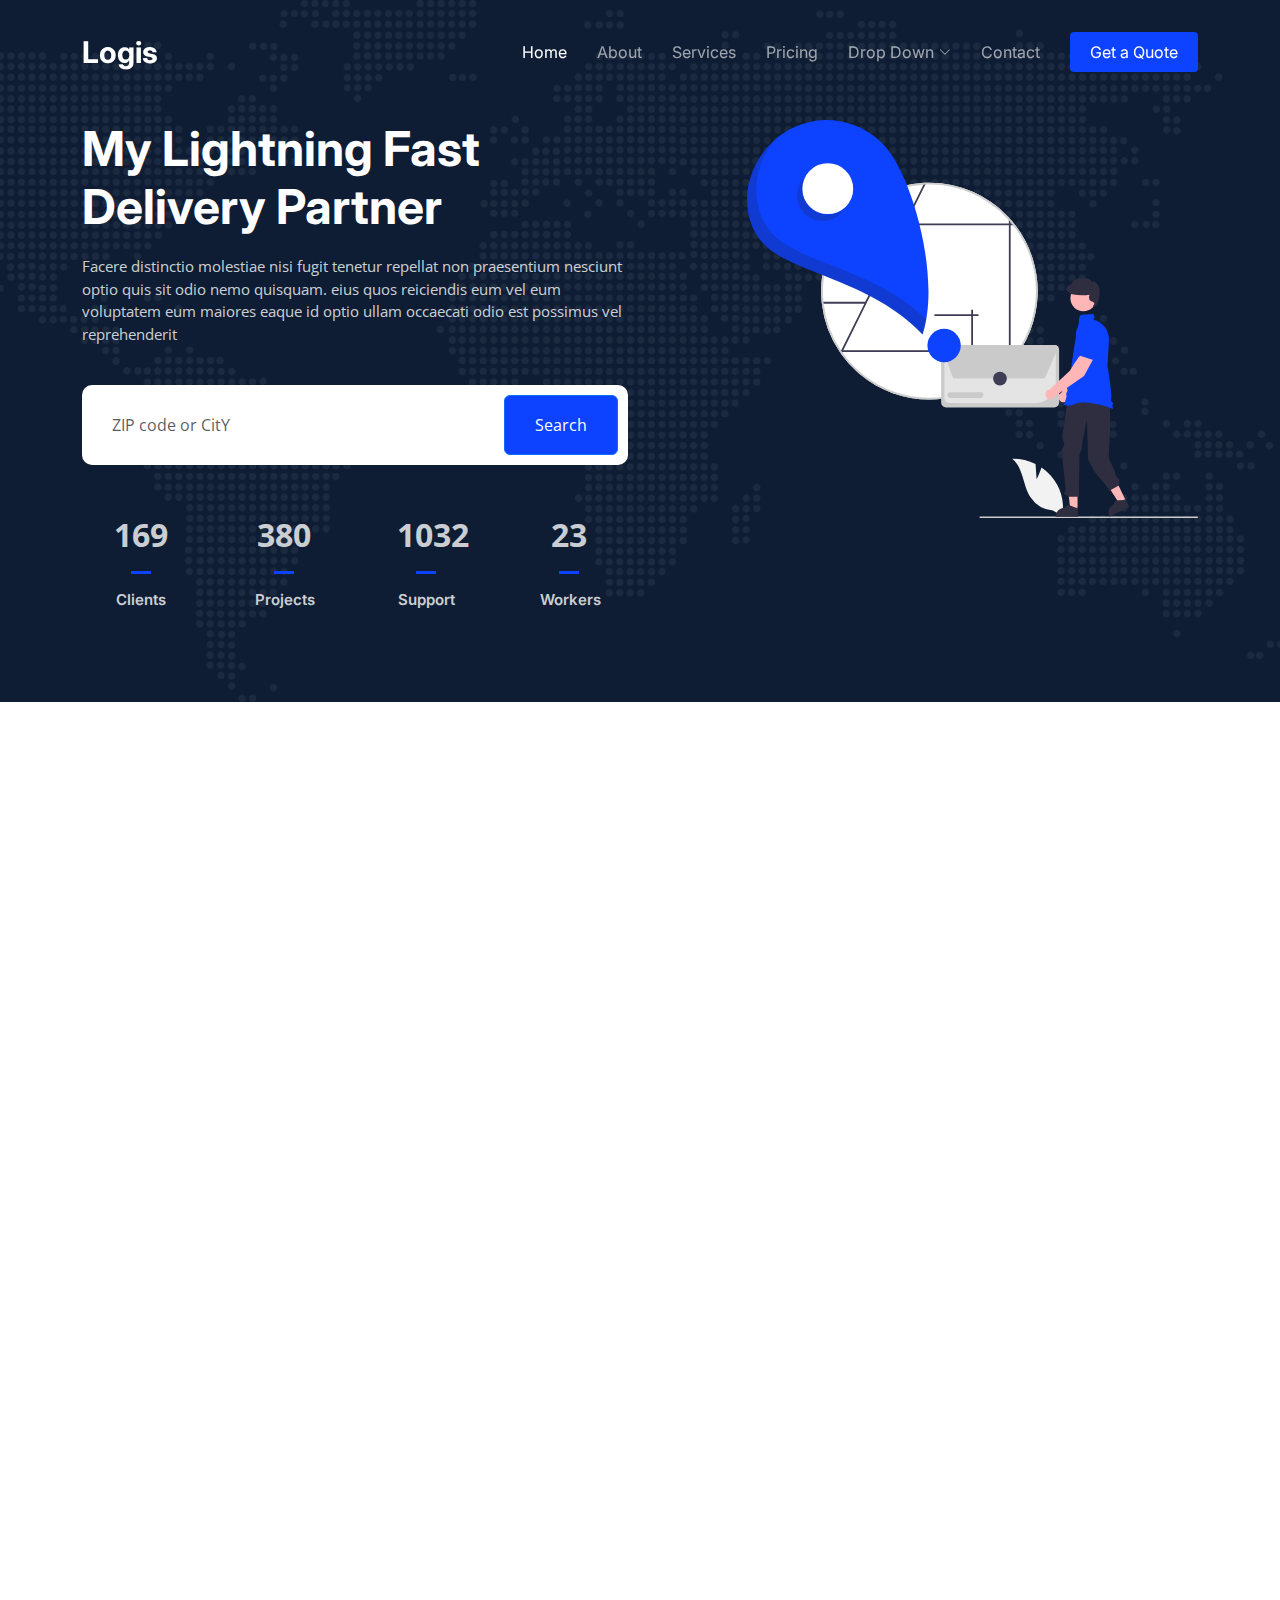
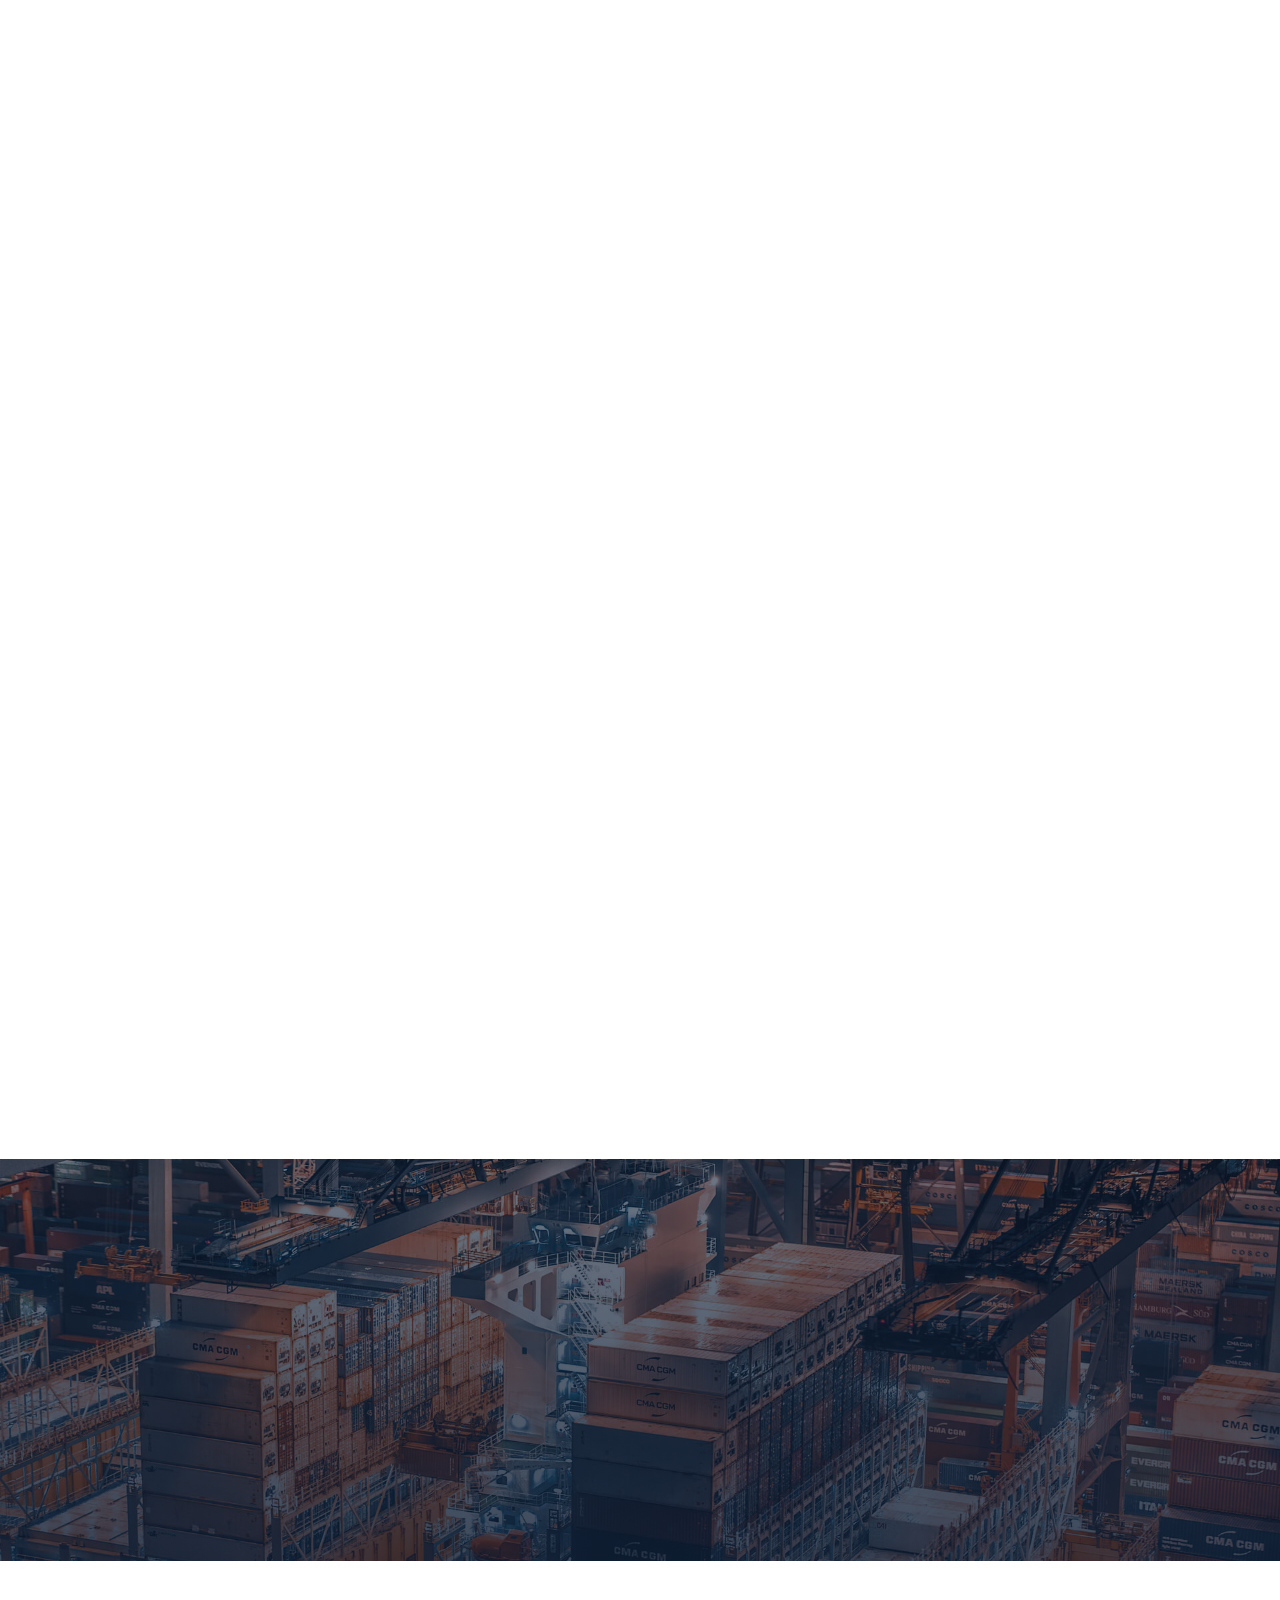
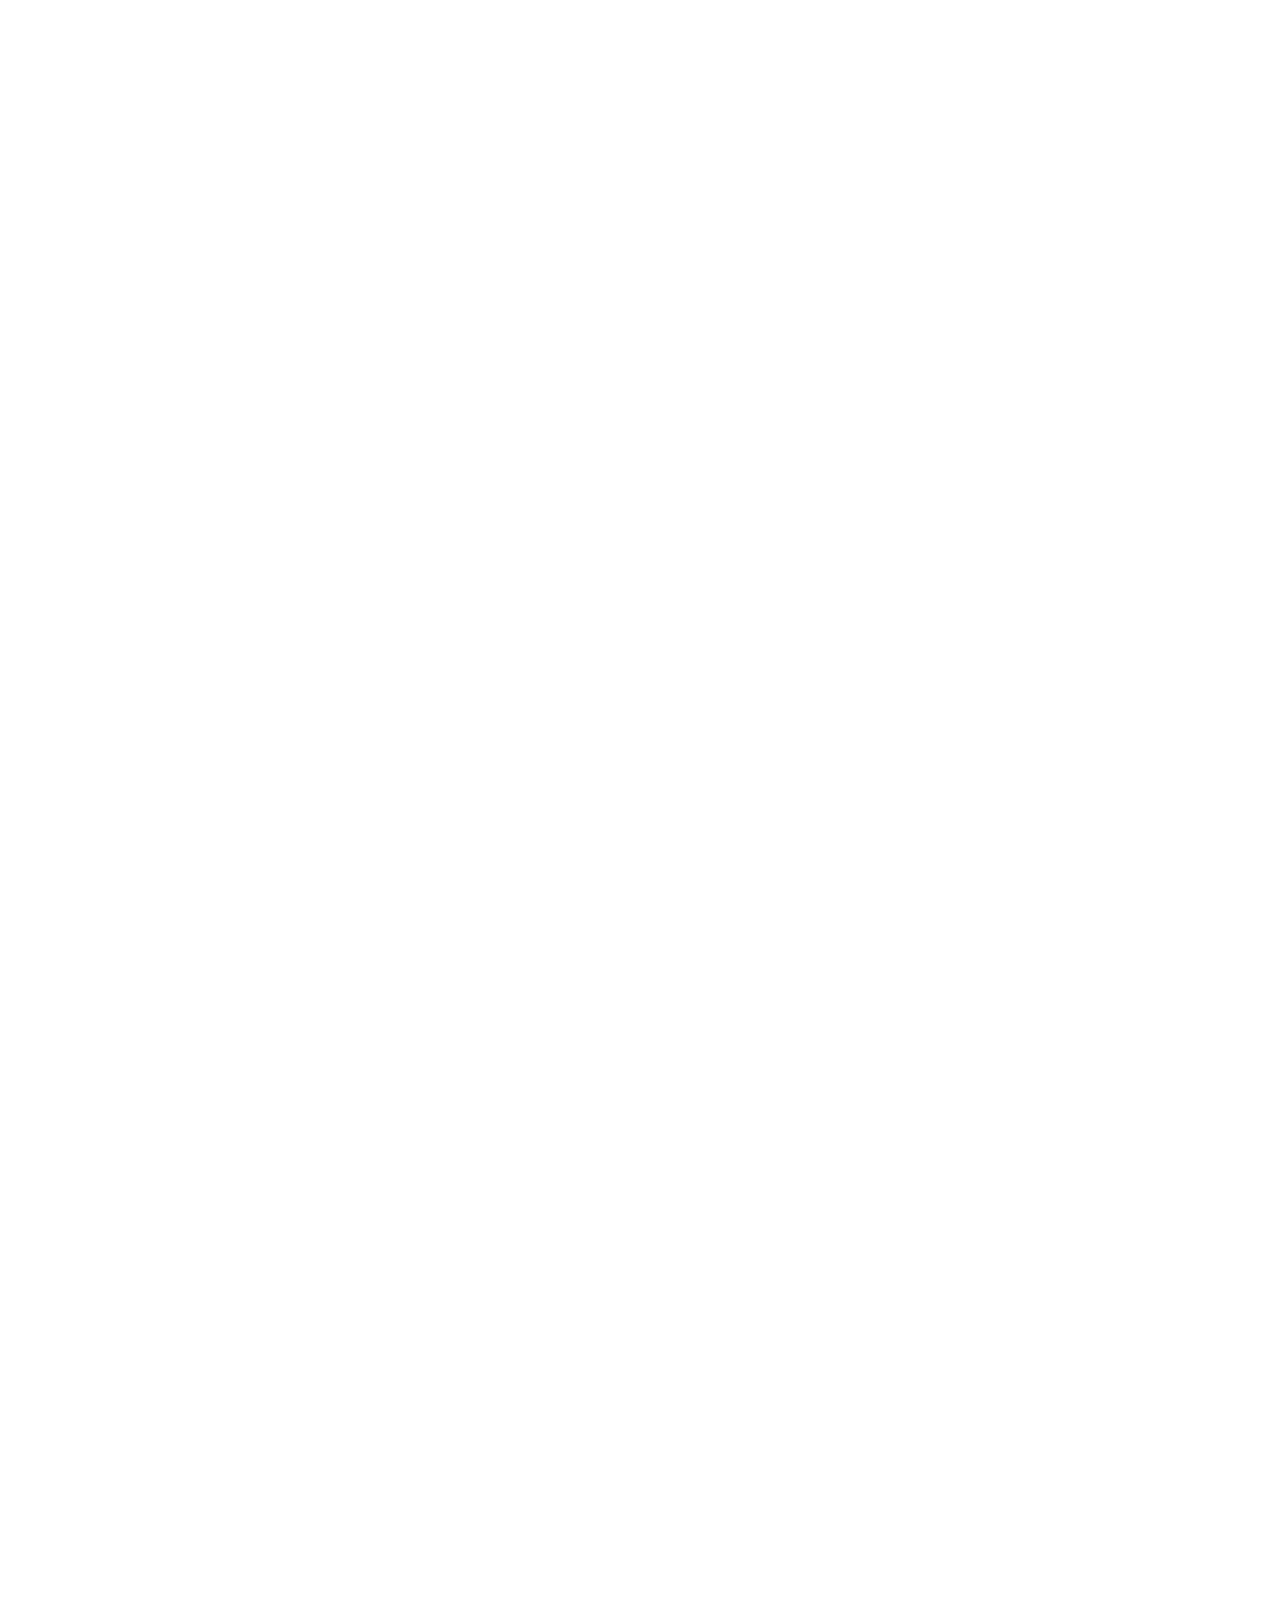
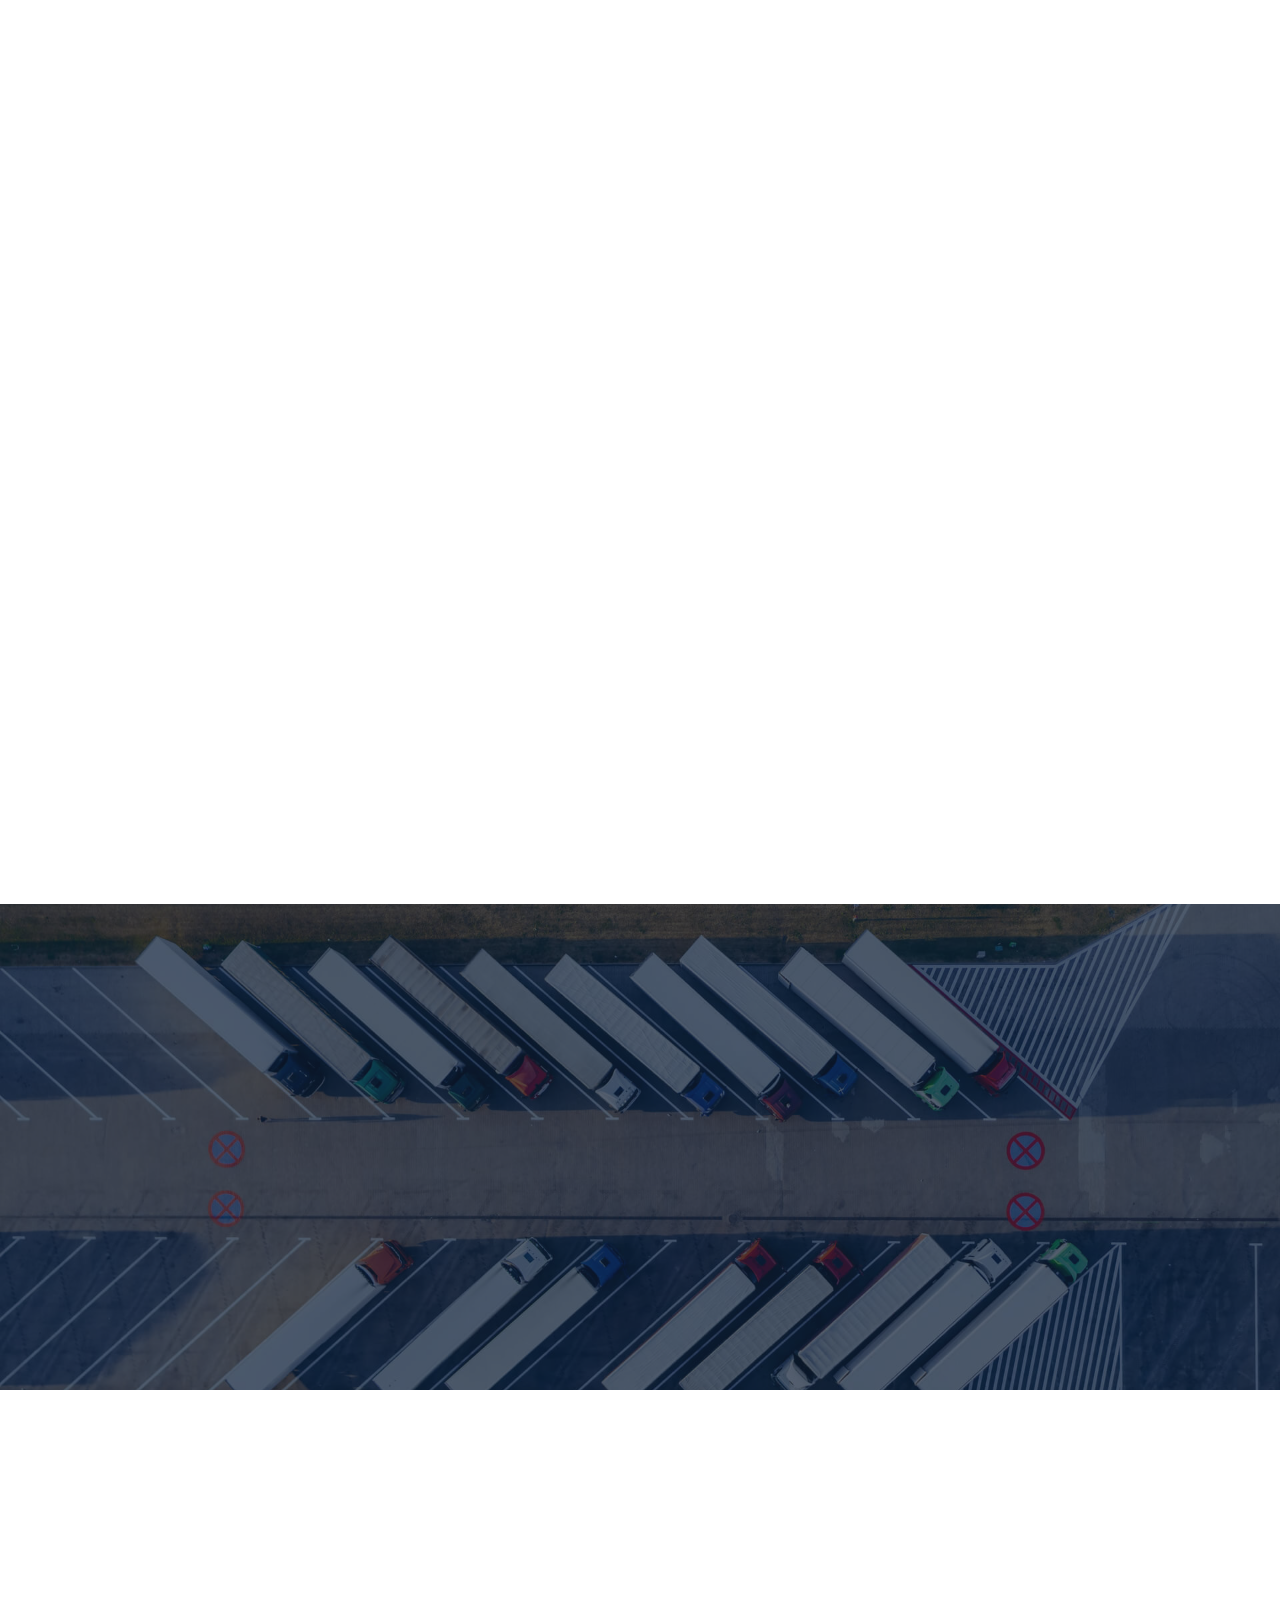
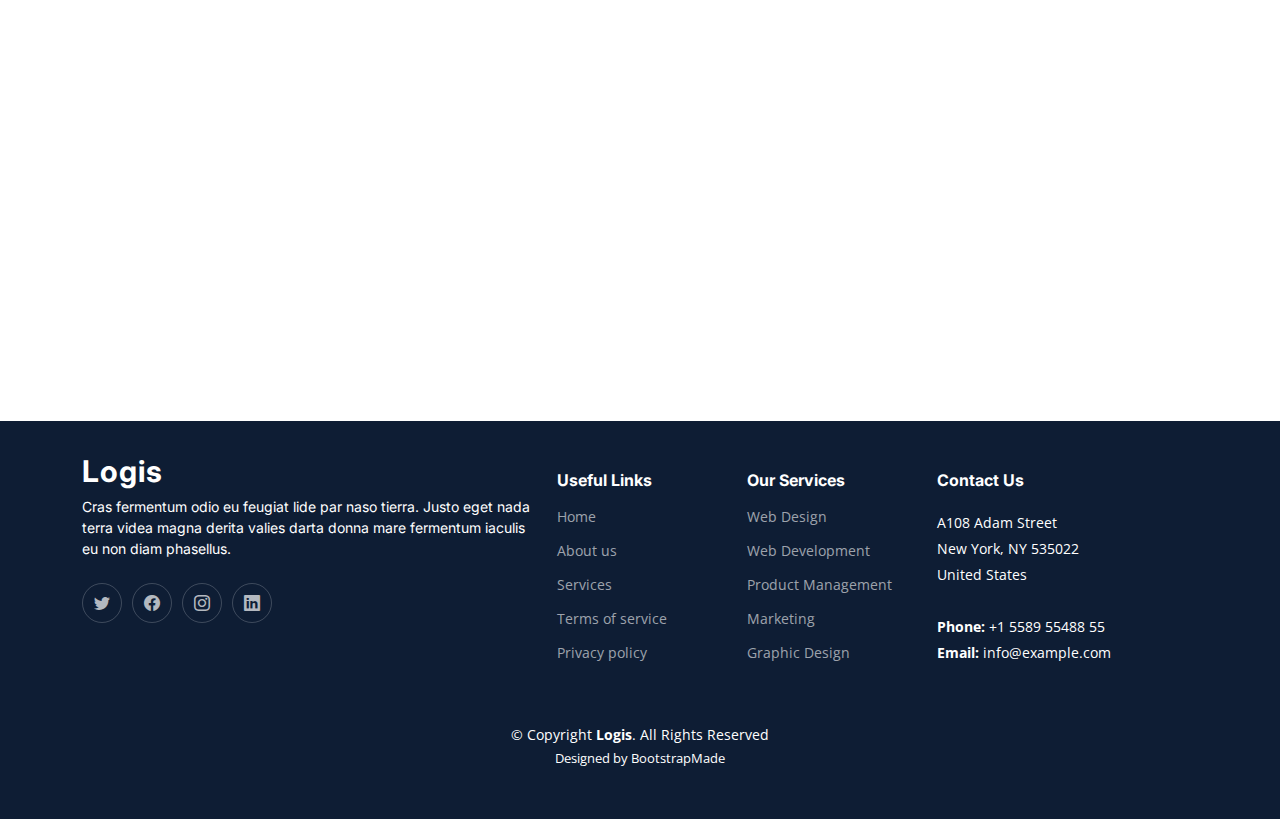
==== index.html @ d6a0bf17 "first commit" ====
<!DOCTYPE html>
<html lang="en">

<head>
  <meta charset="utf-8">
  <meta content="width=device-width, initial-scale=1.0" name="viewport">

  <title>Logis KATHYAA DARL Template - Index</title>
  <meta content="" name="description">
  <meta content="" name="keywords">

  <!-- Favicons -->
  <link href="assets/img/favicon.png" rel="icon">
  <link href="assets/img/apple-touch-icon.png" rel="apple-touch-icon">

  <!-- Google Fonts -->
  <link rel="preconnect" href="https://fonts.googleapis.com">
  <link rel="preconnect" href="https://fonts.gstatic.com" crossorigin>
  <link href="https://fonts.googleapis.com/css2?family=Open+Sans:ital,wght@0,300;0,400;0,500;0,600;0,700;1,300;1,400;1,600;1,700&family=Poppins:ital,wght@0,300;0,400;0,500;0,600;0,700;1,300;1,400;1,500;1,600;1,700&family=Inter:ital,wght@0,300;0,400;0,500;0,600;0,700;1,300;1,400;1,500;1,600;1,700&display=swap" rel="stylesheet">

  <!-- Vendor CSS Files -->
  <link href="assets/vendor/bootstrap/css/bootstrap.min.css" rel="stylesheet">
  <link href="assets/vendor/bootstrap-icons/bootstrap-icons.css" rel="stylesheet">
  <link href="assets/vendor/fontawesome-free/css/all.min.css" rel="stylesheet">
  <link href="assets/vendor/glightbox/css/glightbox.min.css" rel="stylesheet">
  <link href="assets/vendor/swiper/swiper-bundle.min.css" rel="stylesheet">
  <link href="assets/vendor/aos/aos.css" rel="stylesheet">

  <!-- Template Main CSS File -->
  <link href="assets/css/main.css" rel="stylesheet">

  <!-- =======================================================
  * Template Name: Logis
  * Updated: May 30 2023 with Bootstrap v5.3.0
  * Template URL: https://bootstrapmade.com/logis-bootstrap-logistics-website-template/
  * Author: BootstrapMade.com
  * License: https://bootstrapmade.com/license/
  ======================================================== -->
</head>

<body>

  <!-- ======= Header ======= -->
  <header id="header" class="header d-flex align-items-center fixed-top">
    <div class="container-fluid container-xl d-flex align-items-center justify-content-between">

      <a href="index.html" class="logo d-flex align-items-center">
        <!-- Uncomment the line below if you also wish to use an image logo -->
        <!-- <img src="assets/img/logo.png" alt=""> -->
        <h1>Logis</h1>
      </a>

      <i class="mobile-nav-toggle mobile-nav-show bi bi-list"></i>
      <i class="mobile-nav-toggle mobile-nav-hide d-none bi bi-x"></i>
      <nav id="navbar" class="navbar">
        <ul>
          <li><a href="index.html" class="active">Home</a></li>
          <li><a href="about.html">About</a></li>
          <li><a href="services.html">Services</a></li>
          <li><a href="pricing.html">Pricing</a></li>
          <li class="dropdown"><a href="#"><span>Drop Down</span> <i class="bi bi-chevron-down dropdown-indicator"></i></a>
            <ul>
              <li><a href="#">Drop Down 1</a></li>
              <li class="dropdown"><a href="#"><span>Deep Drop Down</span> <i class="bi bi-chevron-down dropdown-indicator"></i></a>
                <ul>
                  <li><a href="#">Deep Drop Down 1</a></li>
                  <li><a href="#">Deep Drop Down 2</a></li>
                  <li><a href="#">Deep Drop Down 3</a></li>
                  <li><a href="#">Deep Drop Down 4</a></li>
                  <li><a href="#">Deep Drop Down 5</a></li>
                </ul>
              </li>
              <li><a href="#">Drop Down 2</a></li>
              <li><a href="#">Drop Down 3</a></li>
              <li><a href="#">Drop Down 4</a></li>
            </ul>
          </li>
          <li><a href="contact.html">Contact</a></li>
          <li><a class="get-a-quote" href="get-a-quote.html">Get a Quote</a></li>
        </ul>
      </nav><!-- .navbar -->

    </div>
  </header><!-- End Header -->
  <!-- End Header -->

  <!-- ======= Hero Section ======= -->
  <section id="hero" class="hero d-flex align-items-center">
    <div class="container">
      <div class="row gy-4 d-flex justify-content-between">
        <div class="col-lg-6 order-2 order-lg-1 d-flex flex-column justify-content-center">
          <h2 data-aos="fade-up">My Lightning Fast Delivery Partner</h2>
          <p data-aos="fade-up" data-aos-delay="100">Facere distinctio molestiae nisi fugit tenetur repellat non praesentium nesciunt optio quis sit odio nemo quisquam. eius quos reiciendis eum vel eum voluptatem eum maiores eaque id optio ullam occaecati odio est possimus vel reprehenderit</p>

          <form action="#" class="form-search d-flex align-items-stretch mb-3" data-aos="fade-up" data-aos-delay="200">
            <input type="text" class="form-control" placeholder="ZIP code or CitY">
            <button type="submit" class="btn btn-primary">Search</button>
          </form>

          <div class="row gy-4" data-aos="fade-up" data-aos-delay="400">

            <div class="col-lg-3 col-6">
              <div class="stats-item text-center w-100 h-100">
                <span data-purecounter-start="0" data-purecounter-end="232" data-purecounter-duration="1" class="purecounter"></span>
                <p>Clients</p>
              </div>
            </div><!-- End Stats Item -->

            <div class="col-lg-3 col-6">
              <div class="stats-item text-center w-100 h-100">
                <span data-purecounter-start="0" data-purecounter-end="521" data-purecounter-duration="1" class="purecounter"></span>
                <p>Projects</p>
              </div>
            </div><!-- End Stats Item -->

            <div class="col-lg-3 col-6">
              <div class="stats-item text-center w-100 h-100">
                <span data-purecounter-start="0" data-purecounter-end="1453" data-purecounter-duration="1" class="purecounter"></span>
                <p>Support</p>
              </div>
            </div><!-- End Stats Item -->

            <div class="col-lg-3 col-6">
              <div class="stats-item text-center w-100 h-100">
                <span data-purecounter-start="0" data-purecounter-end="32" data-purecounter-duration="1" class="purecounter"></span>
                <p>Workers</p>
              </div>
            </div><!-- End Stats Item -->

          </div>
        </div>

        <div class="col-lg-5 order-1 order-lg-2 hero-img" data-aos="zoom-out">
          <img src="assets/img/hero-img.svg" class="img-fluid mb-3 mb-lg-0" alt="">
        </div>

      </div>
    </div>
  </section><!-- End Hero Section -->

  <main id="main">

    <!-- ======= Featured Services Section ======= -->
    <section id="featured-services" class="featured-services">
      <div class="container">

        <div class="row gy-4">

          <div class="col-lg-4 col-md-6 service-item d-flex" data-aos="fade-up">
            <div class="icon flex-shrink-0"><i class="fa-solid fa-cart-flatbed"></i></div>
            <div>
              <h4 class="title">Lorem Ipsum</h4>
              <p class="description">Voluptatum deleniti atque corrupti quos dolores et quas molestias excepturi sint occaecati cupiditate non provident</p>
              <a href="service-details.html" class="readmore stretched-link"><span>Learn More</span><i class="bi bi-arrow-right"></i></a>
            </div>
          </div>
          <!-- End Service Item -->

          <div class="col-lg-4 col-md-6 service-item d-flex" data-aos="fade-up" data-aos-delay="100">
            <div class="icon flex-shrink-0"><i class="fa-solid fa-truck"></i></div>
            <div>
              <h4 class="title">Dolor Sitema</h4>
              <p class="description">Minim veniam, quis nostrud exercitation ullamco laboris nisi ut aliquip ex ea commodo consequat tarad limino ata</p>
              <a href="service-details.html" class="readmore stretched-link"><span>Learn More</span><i class="bi bi-arrow-right"></i></a>
            </div>
          </div><!-- End Service Item -->

          <div class="col-lg-4 col-md-6 service-item d-flex" data-aos="fade-up" data-aos-delay="200">
            <div class="icon flex-shrink-0"><i class="fa-solid fa-truck-ramp-box"></i></div>
            <div>
              <h4 class="title">Sed out perspiciatis</h4>
              <p class="description">Duis aute irure dolor in reprehenderit in voluptate velit esse cillum dolore eu fugiat nulla pariatur</p>
              <a href="service-details.html" class="readmore stretched-link"><span>Learn More</span><i class="bi bi-arrow-right"></i></a>
            </div>
          </div><!-- End Service Item -->

        </div>

      </div>
    </section><!-- End Featured Services Section -->

    <!-- ======= About Us Section ======= -->
    <section id="about" class="about pt-0">
      <div class="container" data-aos="fade-up">

        <div class="row gy-4">
          <div class="col-lg-6 position-relative align-self-start order-lg-last order-first">
            <img src="assets/img/about.jpg" class="img-fluid" alt="">
            <a href="https://www.youtube.com/watch?v=LXb3EKWsInQ" class="glightbox play-btn"></a>
          </div>
          <div class="col-lg-6 content order-last  order-lg-first">
            <h3>About Us</h3>
            <p>
              Dolor iure expedita id fuga asperiores qui sunt consequatur minima. Quidem voluptas deleniti. Sit quia molestiae quia quas qui magnam itaque veritatis dolores. Corrupti totam ut eius incidunt reiciendis veritatis asperiores placeat.
            </p>
            <ul>
              <li data-aos="fade-up" data-aos-delay="100">
                <i class="bi bi-diagram-3"></i>
                <div>
                  <h5>Ullamco laboris nisi ut aliquip consequat</h5>
                  <p>Magni facilis facilis repellendus cum excepturi quaerat praesentium libre trade</p>
                </div>
              </li>
              <li data-aos="fade-up" data-aos-delay="200">
                <i class="bi bi-fullscreen-exit"></i>
                <div>
                  <h5>Magnam soluta odio exercitationem reprehenderi</h5>
                  <p>Quo totam dolorum at pariatur aut distinctio dolorum laudantium illo direna pasata redi</p>
                </div>
              </li>
              <li data-aos="fade-up" data-aos-delay="300">
                <i class="bi bi-broadcast"></i>
                <div>
                  <h5>Voluptatem et qui exercitationem</h5>
                  <p>Et velit et eos maiores est tempora et quos dolorem autem tempora incidunt maxime veniam</p>
                </div>
              </li>
            </ul>
          </div>
        </div>

      </div>
    </section><!-- End About Us Section -->

    <!-- ======= Services Section ======= -->
    <section id="service" class="services pt-0">
      <div class="container" data-aos="fade-up">

        <div class="section-header">
          <span>Our Services</span>
          <h2>Our Services</h2>

        </div>

        <div class="row gy-4">

          <div class="col-lg-4 col-md-6" data-aos="fade-up" data-aos-delay="100">
            <div class="card">
              <div class="card-img">
                <img src="assets/img/storage-service.jpg" alt="" class="img-fluid">
              </div>
              <h3><a href="service-details.html" class="stretched-link">Storage</a></h3>
              <p>Cumque eos in qui numquam. Aut aspernatur perferendis sed atque quia voluptas quisquam repellendus temporibus itaqueofficiis odit</p>
            </div>
          </div><!-- End Card Item -->

          <div class="col-lg-4 col-md-6" data-aos="fade-up" data-aos-delay="200">
            <div class="card">
              <div class="card-img">
                <img src="assets/img/logistics-service.jpg" alt="" class="img-fluid">
              </div>
              <h3><a href="service-details.html" class="stretched-link">Logistics</a></h3>
              <p>Asperiores provident dolor accusamus pariatur dolore nam id audantium ut et iure incidunt molestiae dolor ipsam ducimus occaecati nisi</p>
            </div>
          </div><!-- End Card Item -->

          <div class="col-lg-4 col-md-6" data-aos="fade-up" data-aos-delay="300">
            <div class="card">
              <div class="card-img">
                <img src="assets/img/cargo-service.jpg" alt="" class="img-fluid">
              </div>
              <h3><a href="service-details.html" class="stretched-link">Cargo</a></h3>
              <p>Dicta quam similique quia architecto eos nisi aut ratione aut ipsum reiciendis sit doloremque oluptatem aut et molestiae ut et nihil</p>
            </div>
          </div><!-- End Card Item -->

          <div class="col-lg-4 col-md-6" data-aos="fade-up" data-aos-delay="400">
            <div class="card">
              <div class="card-img">
                <img src="assets/img/trucking-service.jpg" alt="" class="img-fluid">
              </div>
              <h3><a href="service-details.html" class="stretched-link">Trucking</a></h3>
              <p>Dicta quam similique quia architecto eos nisi aut ratione aut ipsum reiciendis sit doloremque oluptatem aut et molestiae ut et nihil</p>
            </div>
          </div><!-- End Card Item -->

          <div class="col-lg-4 col-md-6" data-aos="fade-up" data-aos-delay="500">
            <div class="card">
              <div class="card-img">
                <img src="assets/img/packaging-service.jpg" alt="" class="img-fluid">
              </div>
              <h3><a href="service-details.html" class="stretched-link">Packaging</a></h3>
              <p>Illo consequuntur quisquam delectus praesentium modi dignissimos facere vel cum onsequuntur maiores beatae consequatur magni voluptates</p>
            </div>
          </div><!-- End Card Item -->

          <div class="col-lg-4 col-md-6" data-aos="fade-up" data-aos-delay="600">
            <div class="card">
              <div class="card-img">
                <img src="assets/img/warehousing-service.jpg" alt="" class="img-fluid">
              </div>
              <h3><a href="service-details.html" class="stretched-link">Warehousing</a></h3>
              <p>Quas assumenda non occaecati molestiae. In aut earum sed natus eatae in vero. Ab modi quisquam aut nostrum unde et qui est non quo nulla</p>
            </div>
          </div><!-- End Card Item -->

        </div>

      </div>
    </section><!-- End Services Section -->

    <!-- ======= Call To Action Section ======= -->
    <section id="call-to-action" class="call-to-action">
      <div class="container" data-aos="zoom-out">

        <div class="row justify-content-center">
          <div class="col-lg-8 text-center">
            <h3>Call To Action</h3>
            <p> Duis aute irure dolor in reprehenderit in voluptate velit esse cillum dolore eu fugiat nulla pariatur. Excepteur sint occaecat cupidatat non proident, sunt in culpa qui officia deserunt mollit anim id est laborum.</p>
            <a class="cta-btn" href="#">Call To Action</a>
          </div>
        </div>

      </div>
    </section><!-- End Call To Action Section -->

    <!-- ======= Features Section ======= -->
    <section id="features" class="features">
      <div class="container">

        <div class="row gy-4 align-items-center features-item" data-aos="fade-up">

          <div class="col-md-5">
            <img src="assets/img/features-1.jpg" class="img-fluid" alt="">
          </div>
          <div class="col-md-7">
            <h3>Voluptatem dignissimos provident quasi corporis voluptates sit assumenda.</h3>
            <p class="fst-italic">
              Lorem ipsum dolor sit amet, consectetur adipiscing elit, sed do eiusmod tempor incididunt ut labore et dolore
              magna aliqua.
            </p>
            <ul>
              <li><i class="bi bi-check"></i> Ullamco laboris nisi ut aliquip ex ea commodo consequat.</li>
              <li><i class="bi bi-check"></i> Duis aute irure dolor in reprehenderit in voluptate velit.</li>
              <li><i class="bi bi-check"></i> Ullam est qui quos consequatur eos accusamus.</li>
            </ul>
          </div>
        </div><!-- Features Item -->

        <div class="row gy-4 align-items-center features-item" data-aos="fade-up">
          <div class="col-md-5 order-1 order-md-2">
            <img src="assets/img/features-2.jpg" class="img-fluid" alt="">
          </div>
          <div class="col-md-7 order-2 order-md-1">
            <h3>Corporis temporibus maiores provident</h3>
            <p class="fst-italic">
              Lorem ipsum dolor sit amet, consectetur adipiscing elit, sed do eiusmod tempor incididunt ut labore et dolore
              magna aliqua.
            </p>
            <p>
              Ullamco laboris nisi ut aliquip ex ea commodo consequat. Duis aute irure dolor in reprehenderit in voluptate
              velit esse cillum dolore eu fugiat nulla pariatur. Excepteur sint occaecat cupidatat non proident, sunt in
              culpa qui officia deserunt mollit anim id est laborum
            </p>
          </div>
        </div><!-- Features Item -->

        <div class="row gy-4 align-items-center features-item" data-aos="fade-up">
          <div class="col-md-5">
            <img src="assets/img/features-3.jpg" class="img-fluid" alt="">
          </div>
          <div class="col-md-7">
            <h3>Sunt consequatur ad ut est nulla consectetur reiciendis animi voluptas</h3>
            <p>Cupiditate placeat cupiditate placeat est ipsam culpa. Delectus quia minima quod. Sunt saepe odit aut quia voluptatem hic voluptas dolor doloremque.</p>
            <ul>
              <li><i class="bi bi-check"></i> Ullamco laboris nisi ut aliquip ex ea commodo consequat.</li>
              <li><i class="bi bi-check"></i> Duis aute irure dolor in reprehenderit in voluptate velit.</li>
              <li><i class="bi bi-check"></i> Facilis ut et voluptatem aperiam. Autem soluta ad fugiat.</li>
            </ul>
          </div>
        </div><!-- Features Item -->

        <div class="row gy-4 align-items-center features-item" data-aos="fade-up">
          <div class="col-md-5 order-1 order-md-2">
            <img src="assets/img/features-4.jpg" class="img-fluid" alt="">
          </div>
          <div class="col-md-7 order-2 order-md-1">
            <h3>Quas et necessitatibus eaque impedit ipsum animi consequatur incidunt in</h3>
            <p class="fst-italic">
              Lorem ipsum dolor sit amet, consectetur adipiscing elit, sed do eiusmod tempor incididunt ut labore et dolore
              magna aliqua.
            </p>
            <p>
              Ullamco laboris nisi ut aliquip ex ea commodo consequat. Duis aute irure dolor in reprehenderit in voluptate
              velit esse cillum dolore eu fugiat nulla pariatur. Excepteur sint occaecat cupidatat non proident, sunt in
              culpa qui officia deserunt mollit anim id est laborum
            </p>
          </div>
        </div><!-- Features Item -->

      </div>
    </section><!-- End Features Section -->

    <!-- ======= Pricing Section ======= -->
    <section id="pricing" class="pricing pt-0">
      <div class="container" data-aos="fade-up">

        <div class="section-header">
          <span>Pricing</span>
          <h2>Pricing</h2>

        </div>

        <div class="row gy-4">

          <div class="col-lg-4" data-aos="fade-up" data-aos-delay="100">
            <div class="pricing-item">
              <h3>Free Plan</h3>
              <h4><sup>$</sup>0<span> / month</span></h4>
              <ul>
                <li><i class="bi bi-check"></i> Quam adipiscing vitae proin</li>
                <li><i class="bi bi-check"></i> Nec feugiat nisl pretium</li>
                <li><i class="bi bi-check"></i> Nulla at volutpat diam uteera</li>
                <li class="na"><i class="bi bi-x"></i> <span>Pharetra massa massa ultricies</span></li>
                <li class="na"><i class="bi bi-x"></i> <span>Massa ultricies mi quis hendrerit</span></li>
              </ul>
              <a href="#" class="buy-btn">Buy Now</a>
            </div>
          </div><!-- End Pricing Item -->

          <div class="col-lg-4" data-aos="fade-up" data-aos-delay="200">
            <div class="pricing-item featured">
              <h3>Business Plan</h3>
              <h4><sup>$</sup>29<span> / month</span></h4>
              <ul>
                <li><i class="bi bi-check"></i> Quam adipiscing vitae proin</li>
                <li><i class="bi bi-check"></i> Nec feugiat nisl pretium</li>
                <li><i class="bi bi-check"></i> Nulla at volutpat diam uteera</li>
                <li><i class="bi bi-check"></i> Pharetra massa massa ultricies</li>
                <li><i class="bi bi-check"></i> Massa ultricies mi quis hendrerit</li>
              </ul>
              <a href="#" class="buy-btn">Buy Now</a>
            </div>
          </div><!-- End Pricing Item -->

          <div class="col-lg-4" data-aos="fade-up" data-aos-delay="300">
            <div class="pricing-item">
              <h3>Developer Plan</h3>
              <h4><sup>$</sup>49<span> / month</span></h4>
              <ul>
                <li><i class="bi bi-check"></i> Quam adipiscing vitae proin</li>
                <li><i class="bi bi-check"></i> Nec feugiat nisl pretium</li>
                <li><i class="bi bi-check"></i> Nulla at volutpat diam uteera</li>
                <li><i class="bi bi-check"></i> Pharetra massa massa ultricies</li>
                <li><i class="bi bi-check"></i> Massa ultricies mi quis hendrerit</li>
              </ul>
              <a href="#" class="buy-btn">Buy Now</a>
            </div>
          </div><!-- End Pricing Item -->

        </div>

      </div>
    </section><!-- End Pricing Section -->

    <!-- ======= Testimonials Section ======= -->
    <section id="testimonials" class="testimonials">
      <div class="container">

        <div class="slides-1 swiper" data-aos="fade-up">
          <div class="swiper-wrapper">

            <div class="swiper-slide">
              <div class="testimonial-item">
                <img src="assets/img/testimonials/testimonials-1.jpg" class="testimonial-img" alt="">
                <h3>Saul Goodman</h3>
                <h4>Ceo &amp; Founder</h4>
                <div class="stars">
                  <i class="bi bi-star-fill"></i><i class="bi bi-star-fill"></i><i class="bi bi-star-fill"></i><i class="bi bi-star-fill"></i><i class="bi bi-star-fill"></i>
                </div>
                <p>
                  <i class="bi bi-quote quote-icon-left"></i>
                  Proin iaculis purus consequat sem cure digni ssim donec porttitora entum suscipit rhoncus. Accusantium quam, ultricies eget id, aliquam eget nibh et. Maecen aliquam, risus at semper.
                  <i class="bi bi-quote quote-icon-right"></i>
                </p>
              </div>
            </div><!-- End testimonial item -->

            <div class="swiper-slide">
              <div class="testimonial-item">
                <img src="assets/img/testimonials/testimonials-2.jpg" class="testimonial-img" alt="">
                <h3>Sara Wilsson</h3>
                <h4>Designer</h4>
                <div class="stars">
                  <i class="bi bi-star-fill"></i><i class="bi bi-star-fill"></i><i class="bi bi-star-fill"></i><i class="bi bi-star-fill"></i><i class="bi bi-star-fill"></i>
                </div>
                <p>
                  <i class="bi bi-quote quote-icon-left"></i>
                  Export tempor illum tamen malis malis eram quae irure esse labore quem cillum quid cillum eram malis quorum velit fore eram velit sunt aliqua noster fugiat irure amet legam anim culpa.
                  <i class="bi bi-quote quote-icon-right"></i>
                </p>
              </div>
            </div><!-- End testimonial item -->

            <div class="swiper-slide">
              <div class="testimonial-item">
                <img src="assets/img/testimonials/testimonials-3.jpg" class="testimonial-img" alt="">
                <h3>Jena Karlis</h3>
                <h4>Store Owner</h4>
                <div class="stars">
                  <i class="bi bi-star-fill"></i><i class="bi bi-star-fill"></i><i class="bi bi-star-fill"></i><i class="bi bi-star-fill"></i><i class="bi bi-star-fill"></i>
                </div>
                <p>
                  <i class="bi bi-quote quote-icon-left"></i>
                  Enim nisi quem export duis labore cillum quae magna enim sint quorum nulla quem veniam duis minim tempor labore quem eram duis noster aute amet eram fore quis sint minim.
                  <i class="bi bi-quote quote-icon-right"></i>
                </p>
              </div>
            </div><!-- End testimonial item -->

            <div class="swiper-slide">
              <div class="testimonial-item">
                <img src="assets/img/testimonials/testimonials-4.jpg" class="testimonial-img" alt="">
                <h3>Matt Brandon</h3>
                <h4>Freelancer</h4>
                <div class="stars">
                  <i class="bi bi-star-fill"></i><i class="bi bi-star-fill"></i><i class="bi bi-star-fill"></i><i class="bi bi-star-fill"></i><i class="bi bi-star-fill"></i>
                </div>
                <p>
                  <i class="bi bi-quote quote-icon-left"></i>
                  Fugiat enim eram quae cillum dolore dolor amet nulla culpa multos export minim fugiat minim velit minim dolor enim duis veniam ipsum anim magna sunt elit fore quem dolore labore illum veniam.
                  <i class="bi bi-quote quote-icon-right"></i>
                </p>
              </div>
            </div><!-- End testimonial item -->

            <div class="swiper-slide">
              <div class="testimonial-item">
                <img src="assets/img/testimonials/testimonials-5.jpg" class="testimonial-img" alt="">
                <h3>John Larson</h3>
                <h4>Entrepreneur</h4>
                <div class="stars">
                  <i class="bi bi-star-fill"></i><i class="bi bi-star-fill"></i><i class="bi bi-star-fill"></i><i class="bi bi-star-fill"></i><i class="bi bi-star-fill"></i>
                </div>
                <p>
                  <i class="bi bi-quote quote-icon-left"></i>
                  Quis quorum aliqua sint quem legam fore sunt eram irure aliqua veniam tempor noster veniam enim culpa labore duis sunt culpa nulla illum cillum fugiat legam esse veniam culpa fore nisi cillum quid.
                  <i class="bi bi-quote quote-icon-right"></i>
                </p>
              </div>
            </div><!-- End testimonial item -->

          </div>
          <div class="swiper-pagination"></div>
        </div>

      </div>
    </section><!-- End Testimonials Section -->

    <!-- ======= Frequently Asked Questions Section ======= -->
    <section id="faq" class="faq">
      <div class="container" data-aos="fade-up">

        <div class="section-header">
          <span>Frequently Asked Questions</span>
          <h2>Frequently Asked Questions</h2>

        </div>

        <div class="row justify-content-center" data-aos="fade-up" data-aos-delay="200">
          <div class="col-lg-10">

            <div class="accordion accordion-flush" id="faqlist">

              <div class="accordion-item">
                <h3 class="accordion-header">
                  <button class="accordion-button collapsed" type="button" data-bs-toggle="collapse" data-bs-target="#faq-content-1">
                    <i class="bi bi-question-circle question-icon"></i>
                    Non consectetur a erat nam at lectus urna duis?
                  </button>
                </h3>
                <div id="faq-content-1" class="accordion-collapse collapse" data-bs-parent="#faqlist">
                  <div class="accordion-body">
                    Feugiat pretium nibh ipsum consequat. Tempus iaculis urna id volutpat lacus laoreet non curabitur gravida. Venenatis lectus magna fringilla urna porttitor rhoncus dolor purus non.
                  </div>
                </div>
              </div><!-- # Faq item-->

              <div class="accordion-item">
                <h3 class="accordion-header">
                  <button class="accordion-button collapsed" type="button" data-bs-toggle="collapse" data-bs-target="#faq-content-2">
                    <i class="bi bi-question-circle question-icon"></i>
                    Feugiat scelerisque varius morbi enim nunc faucibus a pellentesque?
                  </button>
                </h3>
                <div id="faq-content-2" class="accordion-collapse collapse" data-bs-parent="#faqlist">
                  <div class="accordion-body">
                    Dolor sit amet consectetur adipiscing elit pellentesque habitant morbi. Id interdum velit laoreet id donec ultrices. Fringilla phasellus faucibus scelerisque eleifend donec pretium. Est pellentesque elit ullamcorper dignissim. Mauris ultrices eros in cursus turpis massa tincidunt dui.
                  </div>
                </div>
              </div><!-- # Faq item-->

              <div class="accordion-item">
                <h3 class="accordion-header">
                  <button class="accordion-button collapsed" type="button" data-bs-toggle="collapse" data-bs-target="#faq-content-3">
                    <i class="bi bi-question-circle question-icon"></i>
                    Dolor sit amet consectetur adipiscing elit pellentesque habitant morbi?
                  </button>
                </h3>
                <div id="faq-content-3" class="accordion-collapse collapse" data-bs-parent="#faqlist">
                  <div class="accordion-body">
                    Eleifend mi in nulla posuere sollicitudin aliquam ultrices sagittis orci. Faucibus pulvinar elementum integer enim. Sem nulla pharetra diam sit amet nisl suscipit. Rutrum tellus pellentesque eu tincidunt. Lectus urna duis convallis convallis tellus. Urna molestie at elementum eu facilisis sed odio morbi quis
                  </div>
                </div>
              </div><!-- # Faq item-->

              <div class="accordion-item">
                <h3 class="accordion-header">
                  <button class="accordion-button collapsed" type="button" data-bs-toggle="collapse" data-bs-target="#faq-content-4">
                    <i class="bi bi-question-circle question-icon"></i>
                    Ac odio tempor orci dapibus. Aliquam eleifend mi in nulla?
                  </button>
                </h3>
                <div id="faq-content-4" class="accordion-collapse collapse" data-bs-parent="#faqlist">
                  <div class="accordion-body">
                    <i class="bi bi-question-circle question-icon"></i>
                    Dolor sit amet consectetur adipiscing elit pellentesque habitant morbi. Id interdum velit laoreet id donec ultrices. Fringilla phasellus faucibus scelerisque eleifend donec pretium. Est pellentesque elit ullamcorper dignissim. Mauris ultrices eros in cursus turpis massa tincidunt dui.
                  </div>
                </div>
              </div><!-- # Faq item-->

              <div class="accordion-item">
                <h3 class="accordion-header">
                  <button class="accordion-button collapsed" type="button" data-bs-toggle="collapse" data-bs-target="#faq-content-5">
                    <i class="bi bi-question-circle question-icon"></i>
                    Tempus quam pellentesque nec nam aliquam sem et tortor consequat?
                  </button>
                </h3>
                <div id="faq-content-5" class="accordion-collapse collapse" data-bs-parent="#faqlist">
                  <div class="accordion-body">
                    Molestie a iaculis at erat pellentesque adipiscing commodo. Dignissim suspendisse in est ante in. Nunc vel risus commodo viverra maecenas accumsan. Sit amet nisl suscipit adipiscing bibendum est. Purus gravida quis blandit turpis cursus in
                  </div>
                </div>
              </div><!-- # Faq item-->

            </div>

          </div>
        </div>

      </div>
    </section><!-- End Frequently Asked Questions Section -->

  </main><!-- End #main -->

  <!-- ======= Footer ======= -->
  <footer id="footer" class="footer">

    <div class="container">
      <div class="row gy-4">
        <div class="col-lg-5 col-md-12 footer-info">
          <a href="index.html" class="logo d-flex align-items-center">
            <span>Logis</span>
          </a>
          <p>Cras fermentum odio eu feugiat lide par naso tierra. Justo eget nada terra videa magna derita valies darta donna mare fermentum iaculis eu non diam phasellus.</p>
          <div class="social-links d-flex mt-4">
            <a href="#" class="twitter"><i class="bi bi-twitter"></i></a>
            <a href="#" class="facebook"><i class="bi bi-facebook"></i></a>
            <a href="#" class="instagram"><i class="bi bi-instagram"></i></a>
            <a href="#" class="linkedin"><i class="bi bi-linkedin"></i></a>
          </div>
        </div>

        <div class="col-lg-2 col-6 footer-links">
          <h4>Useful Links</h4>
          <ul>
            <li><a href="#">Home</a></li>
            <li><a href="#">About us</a></li>
            <li><a href="#">Services</a></li>
            <li><a href="#">Terms of service</a></li>
            <li><a href="#">Privacy policy</a></li>
          </ul>
        </div>

        <div class="col-lg-2 col-6 footer-links">
          <h4>Our Services</h4>
          <ul>
            <li><a href="#">Web Design</a></li>
            <li><a href="#">Web Development</a></li>
            <li><a href="#">Product Management</a></li>
            <li><a href="#">Marketing</a></li>
            <li><a href="#">Graphic Design</a></li>
          </ul>
        </div>

        <div class="col-lg-3 col-md-12 footer-contact text-center text-md-start">
          <h4>Contact Us</h4>
          <p>
            A108 Adam Street <br>
            New York, NY 535022<br>
            United States <br><br>
            <strong>Phone:</strong> +1 5589 55488 55<br>
            <strong>Email:</strong> info@example.com<br>
          </p>

        </div>

      </div>
    </div>

    <div class="container mt-4">
      <div class="copyright">
        &copy; Copyright <strong><span>Logis</span></strong>. All Rights Reserved
      </div>
      <div class="credits">
        <!-- All the links in the footer should remain intact. -->
        <!-- You can delete the links only if you purchased the pro version. -->
        <!-- Licensing information: https://bootstrapmade.com/license/ -->
        <!-- Purchase the pro version with working PHP/AJAX contact form: https://bootstrapmade.com/logis-bootstrap-logistics-website-template/ -->
        Designed by <a href="https://bootstrapmade.com/">BootstrapMade</a>
      </div>
    </div>

  </footer><!-- End Footer -->
  <!-- End Footer -->

  <a href="#" class="scroll-top d-flex align-items-center justify-content-center"><i class="bi bi-arrow-up-short"></i></a>

  <div id="preloader"></div>

  <!-- Vendor JS Files -->
  <script src="assets/vendor/bootstrap/js/bootstrap.bundle.min.js"></script>
  <script src="assets/vendor/purecounter/purecounter_vanilla.js"></script>
  <script src="assets/vendor/glightbox/js/glightbox.min.js"></script>
  <script src="assets/vendor/swiper/swiper-bundle.min.js"></script>
  <script src="assets/vendor/aos/aos.js"></script>
  <script src="assets/vendor/php-email-form/validate.js"></script>

  <!-- Template Main JS File -->
  <script src="assets/js/main.js"></script>

</body>

</html>
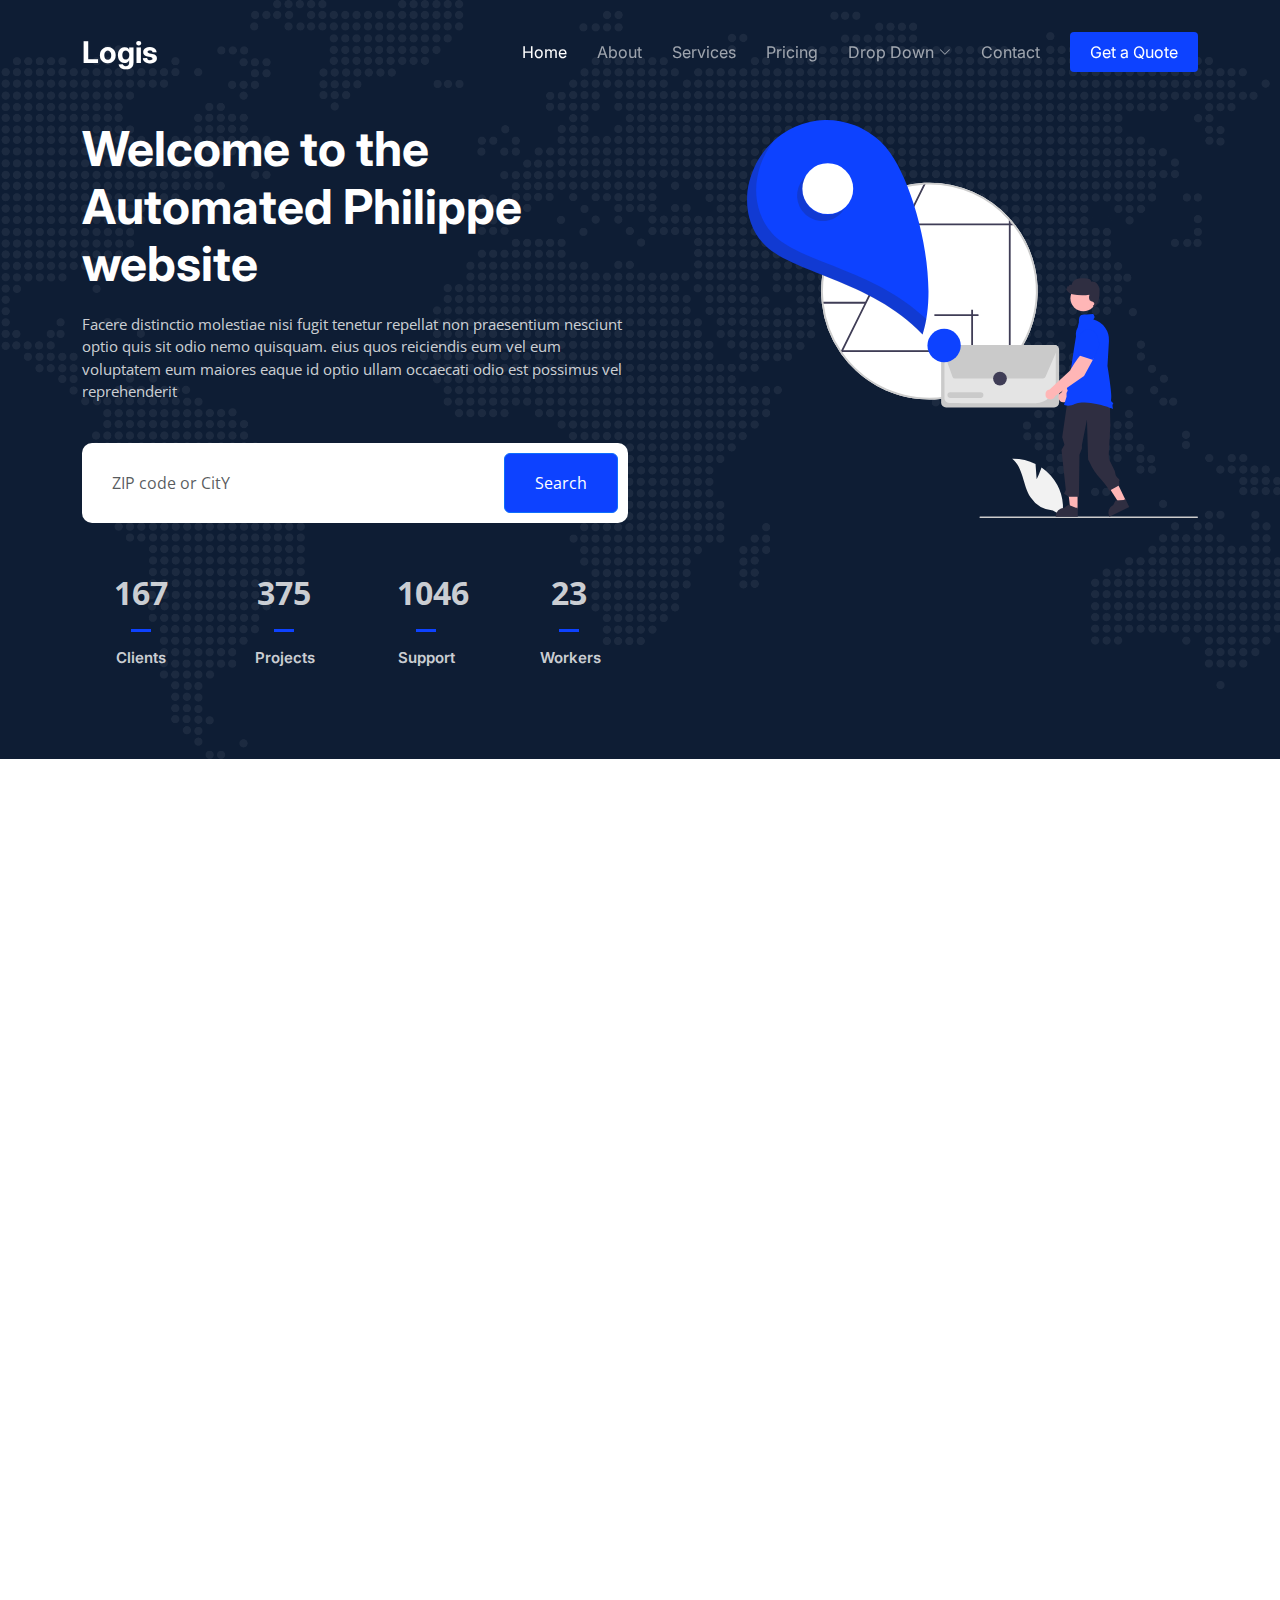
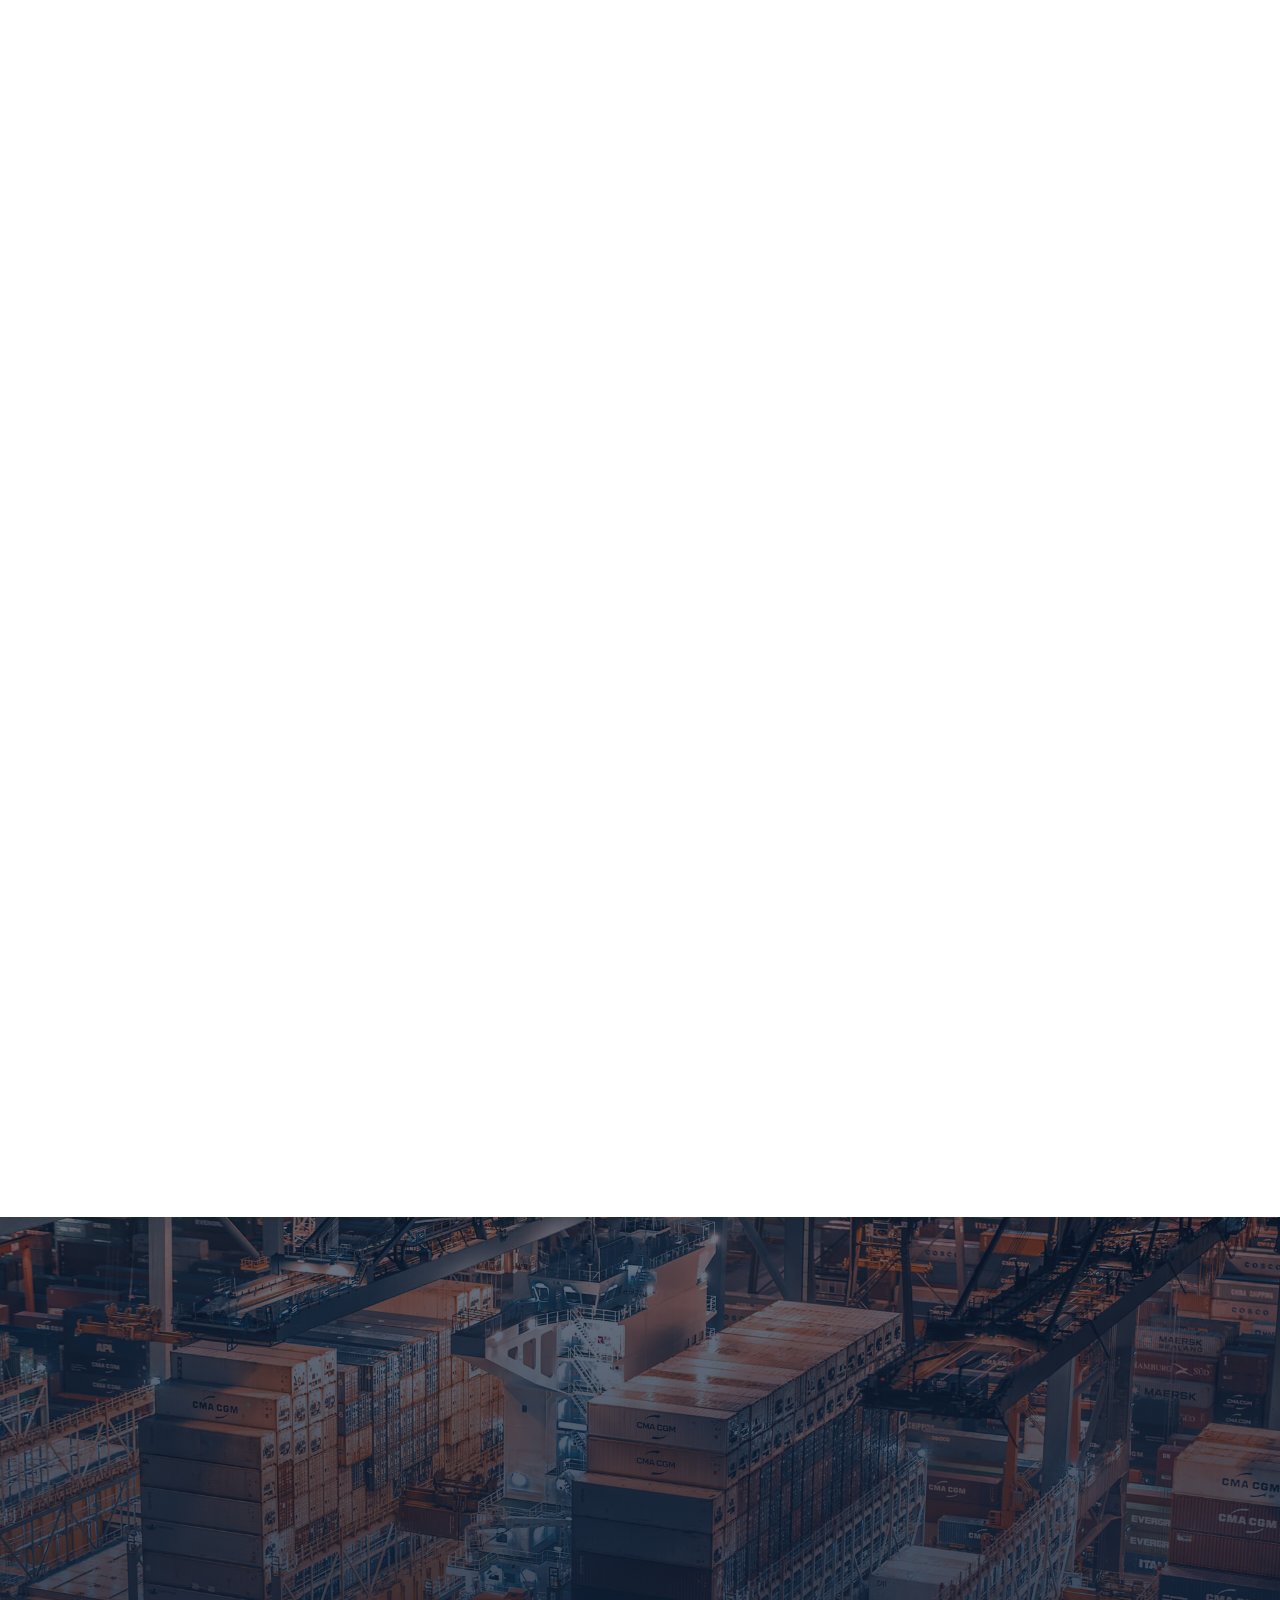
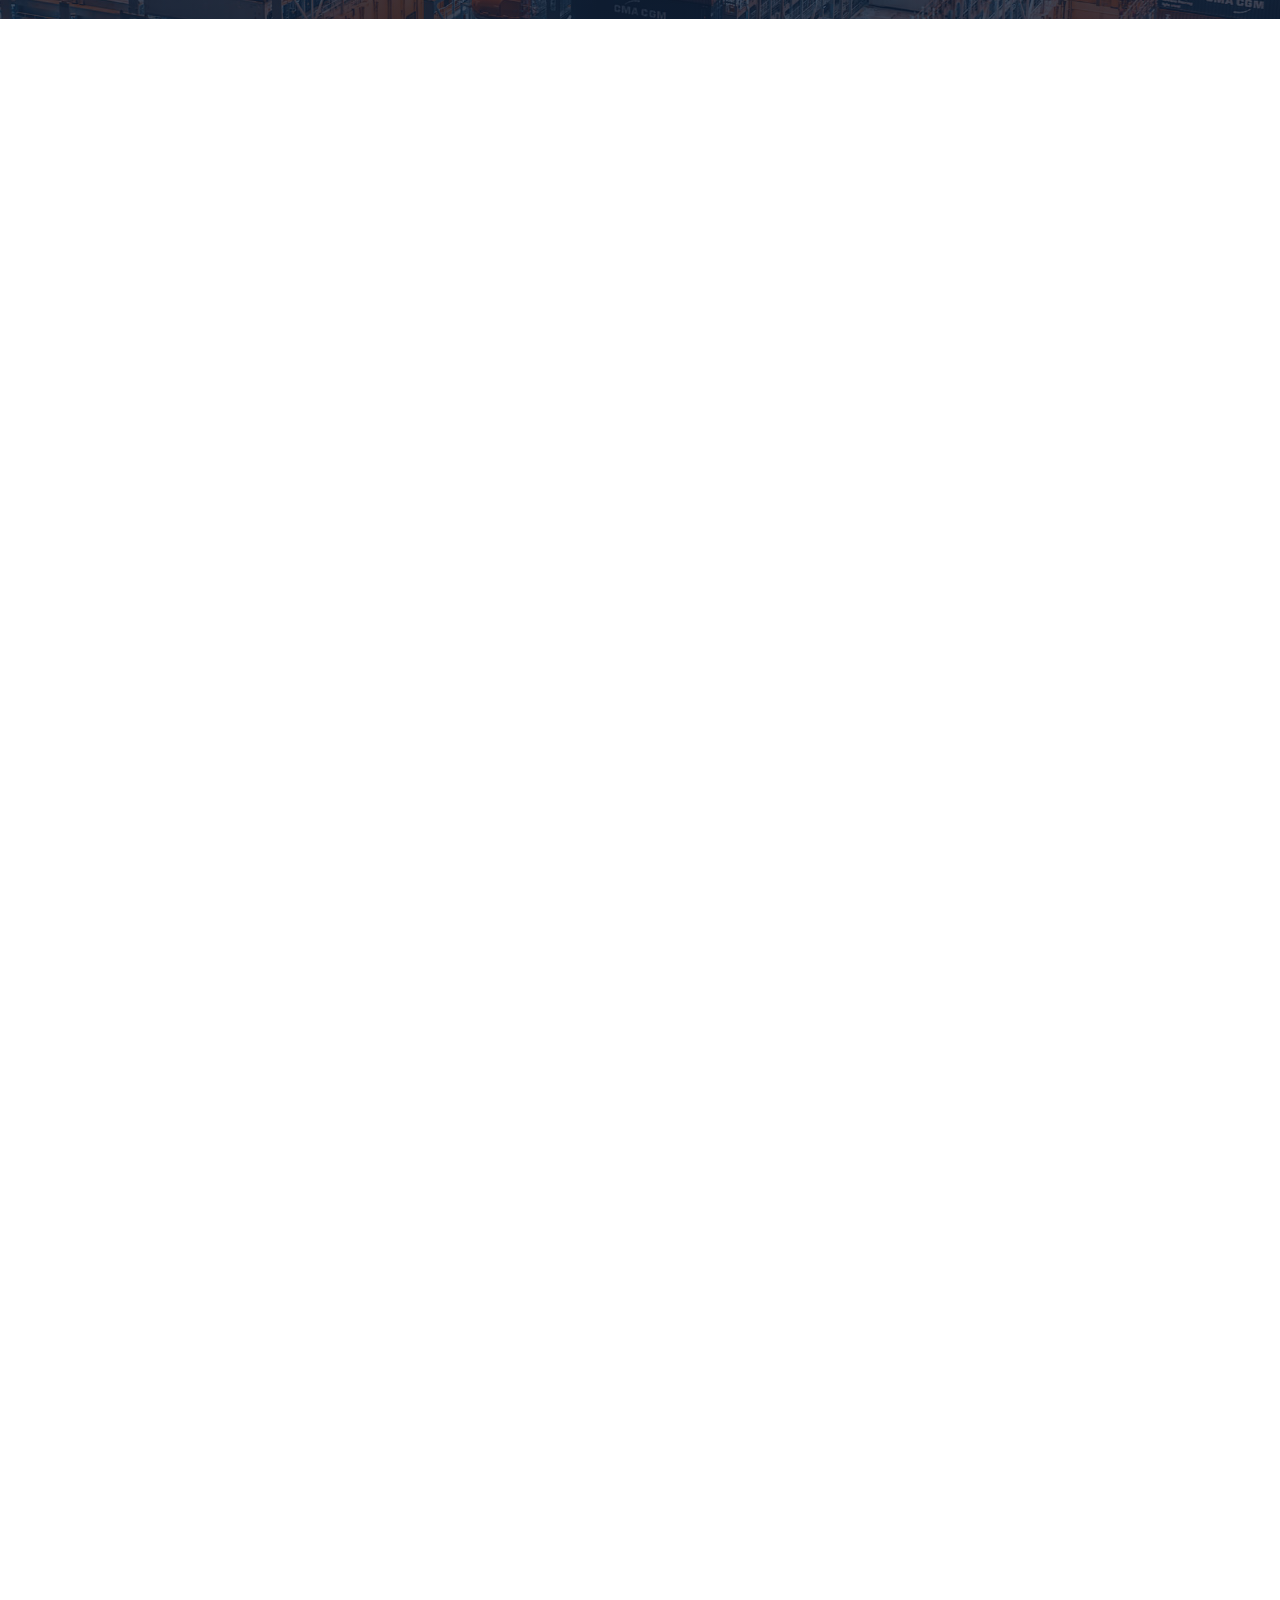
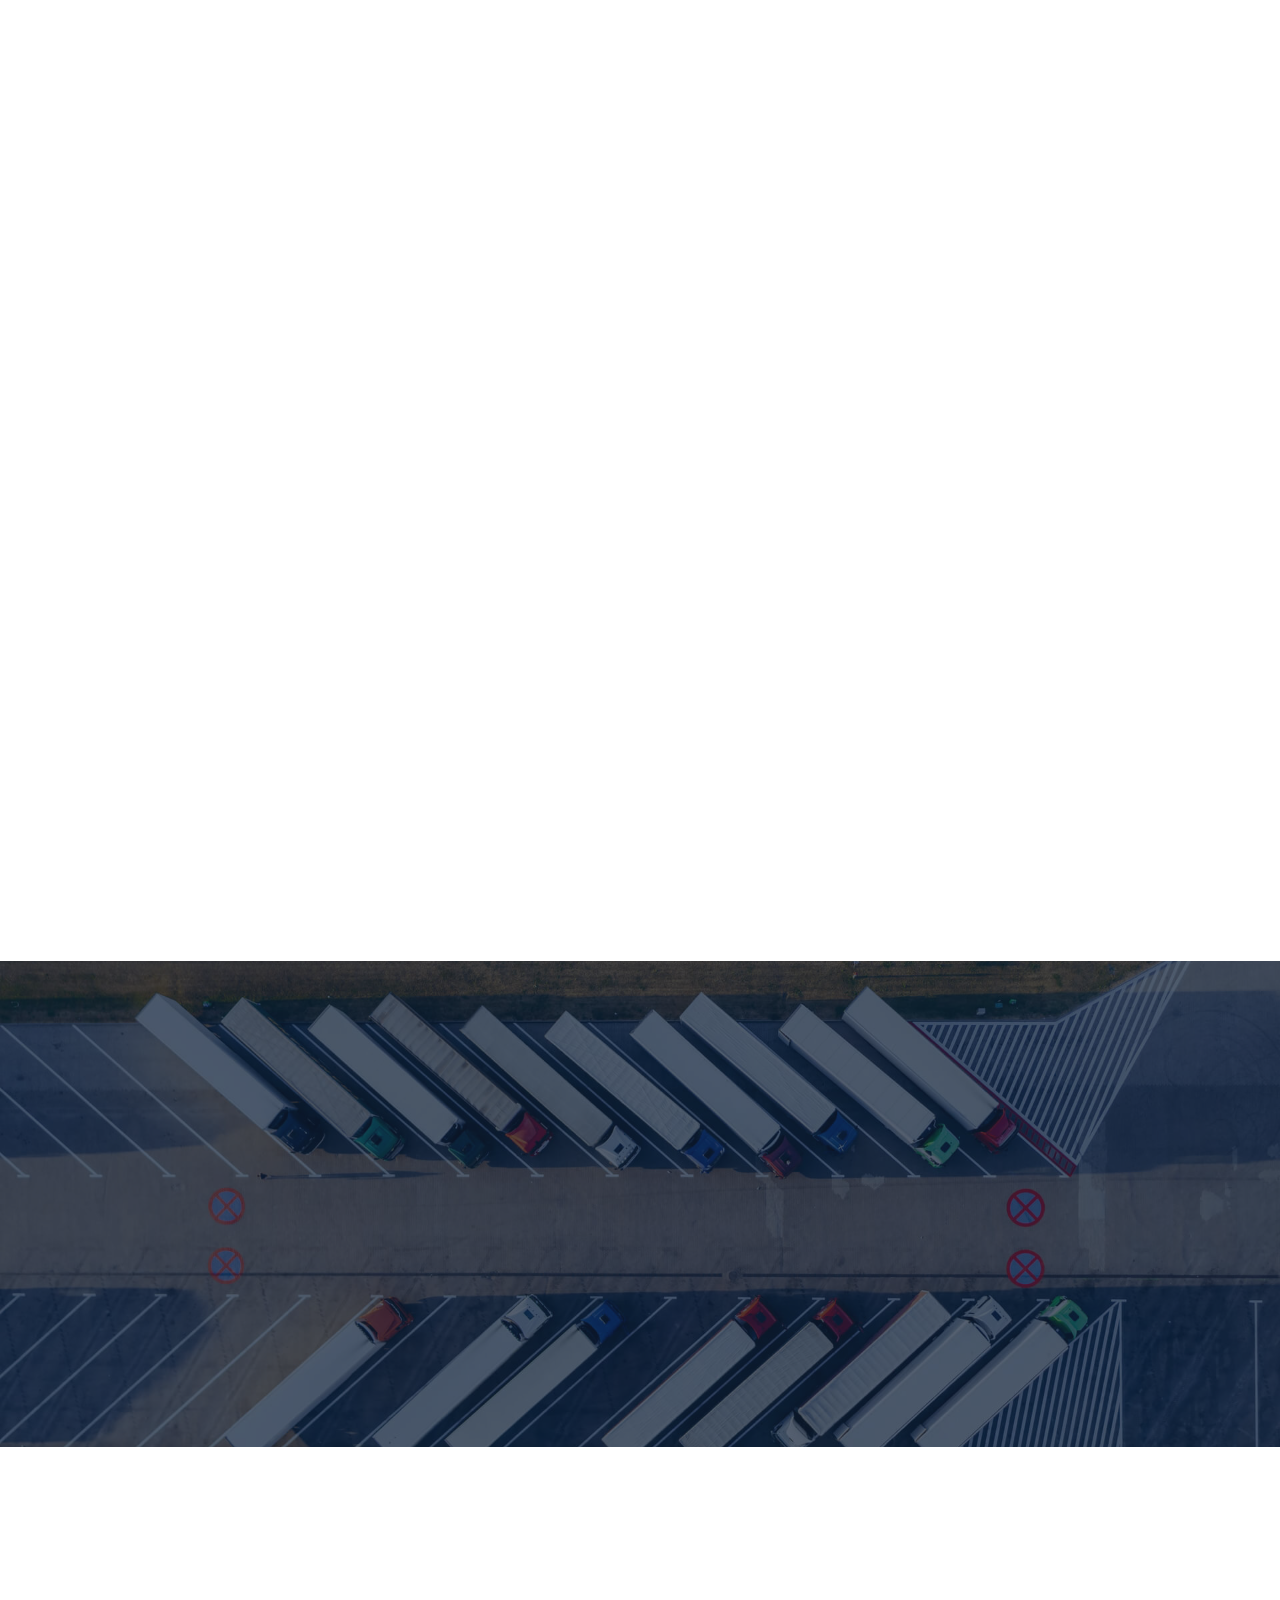
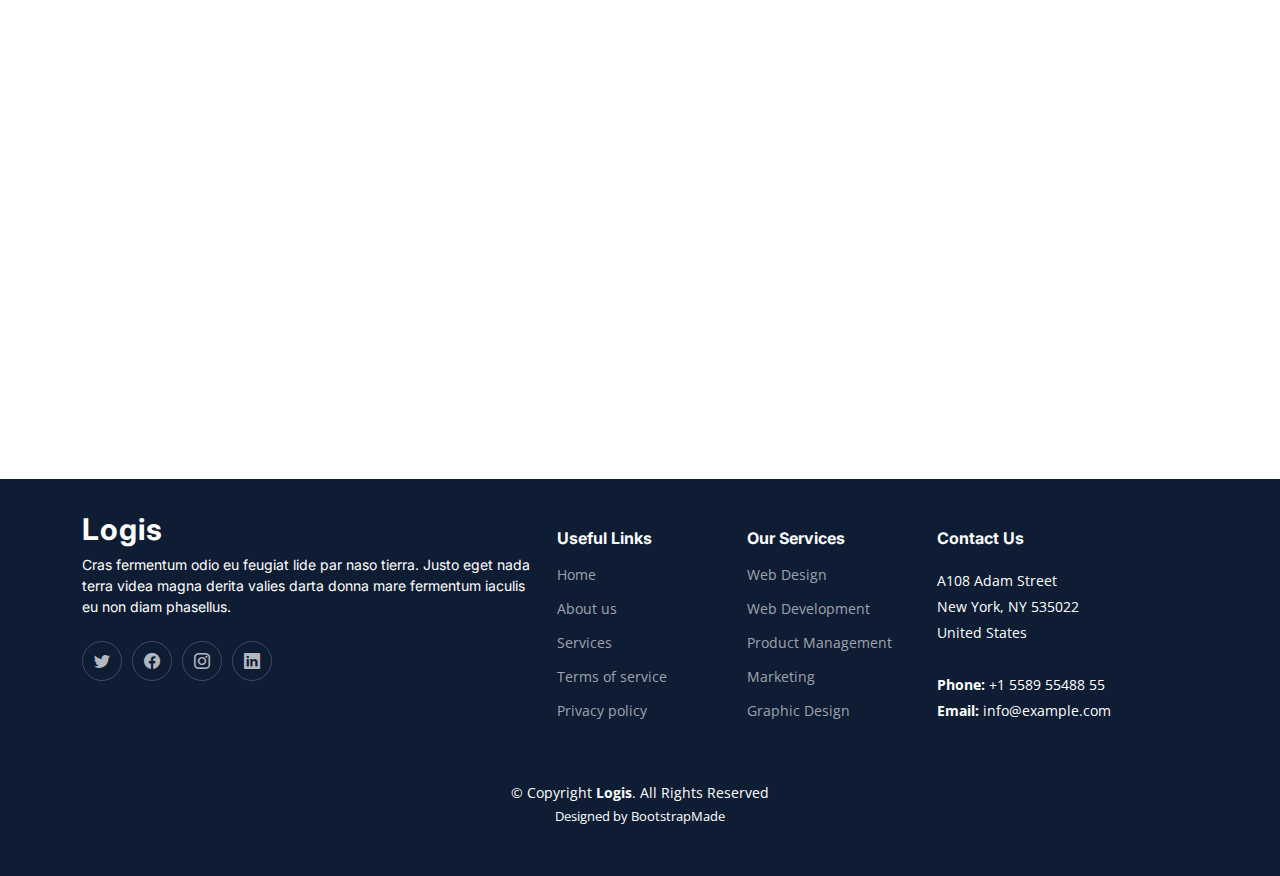
==== commit 685d6df8: "added a welcome message" ====
--- a/index.html
+++ b/index.html
@@ -89,7 +89,7 @@
     <div class="container">
       <div class="row gy-4 d-flex justify-content-between">
         <div class="col-lg-6 order-2 order-lg-1 d-flex flex-column justify-content-center">
-          <h2 data-aos="fade-up">My Lightning Fast Delivery Partner</h2>
+          <h2 data-aos="fade-up">Welcome to the Automated Philippe website</h2>
           <p data-aos="fade-up" data-aos-delay="100">Facere distinctio molestiae nisi fugit tenetur repellat non praesentium nesciunt optio quis sit odio nemo quisquam. eius quos reiciendis eum vel eum voluptatem eum maiores eaque id optio ullam occaecati odio est possimus vel reprehenderit</p>
 
           <form action="#" class="form-search d-flex align-items-stretch mb-3" data-aos="fade-up" data-aos-delay="200">
